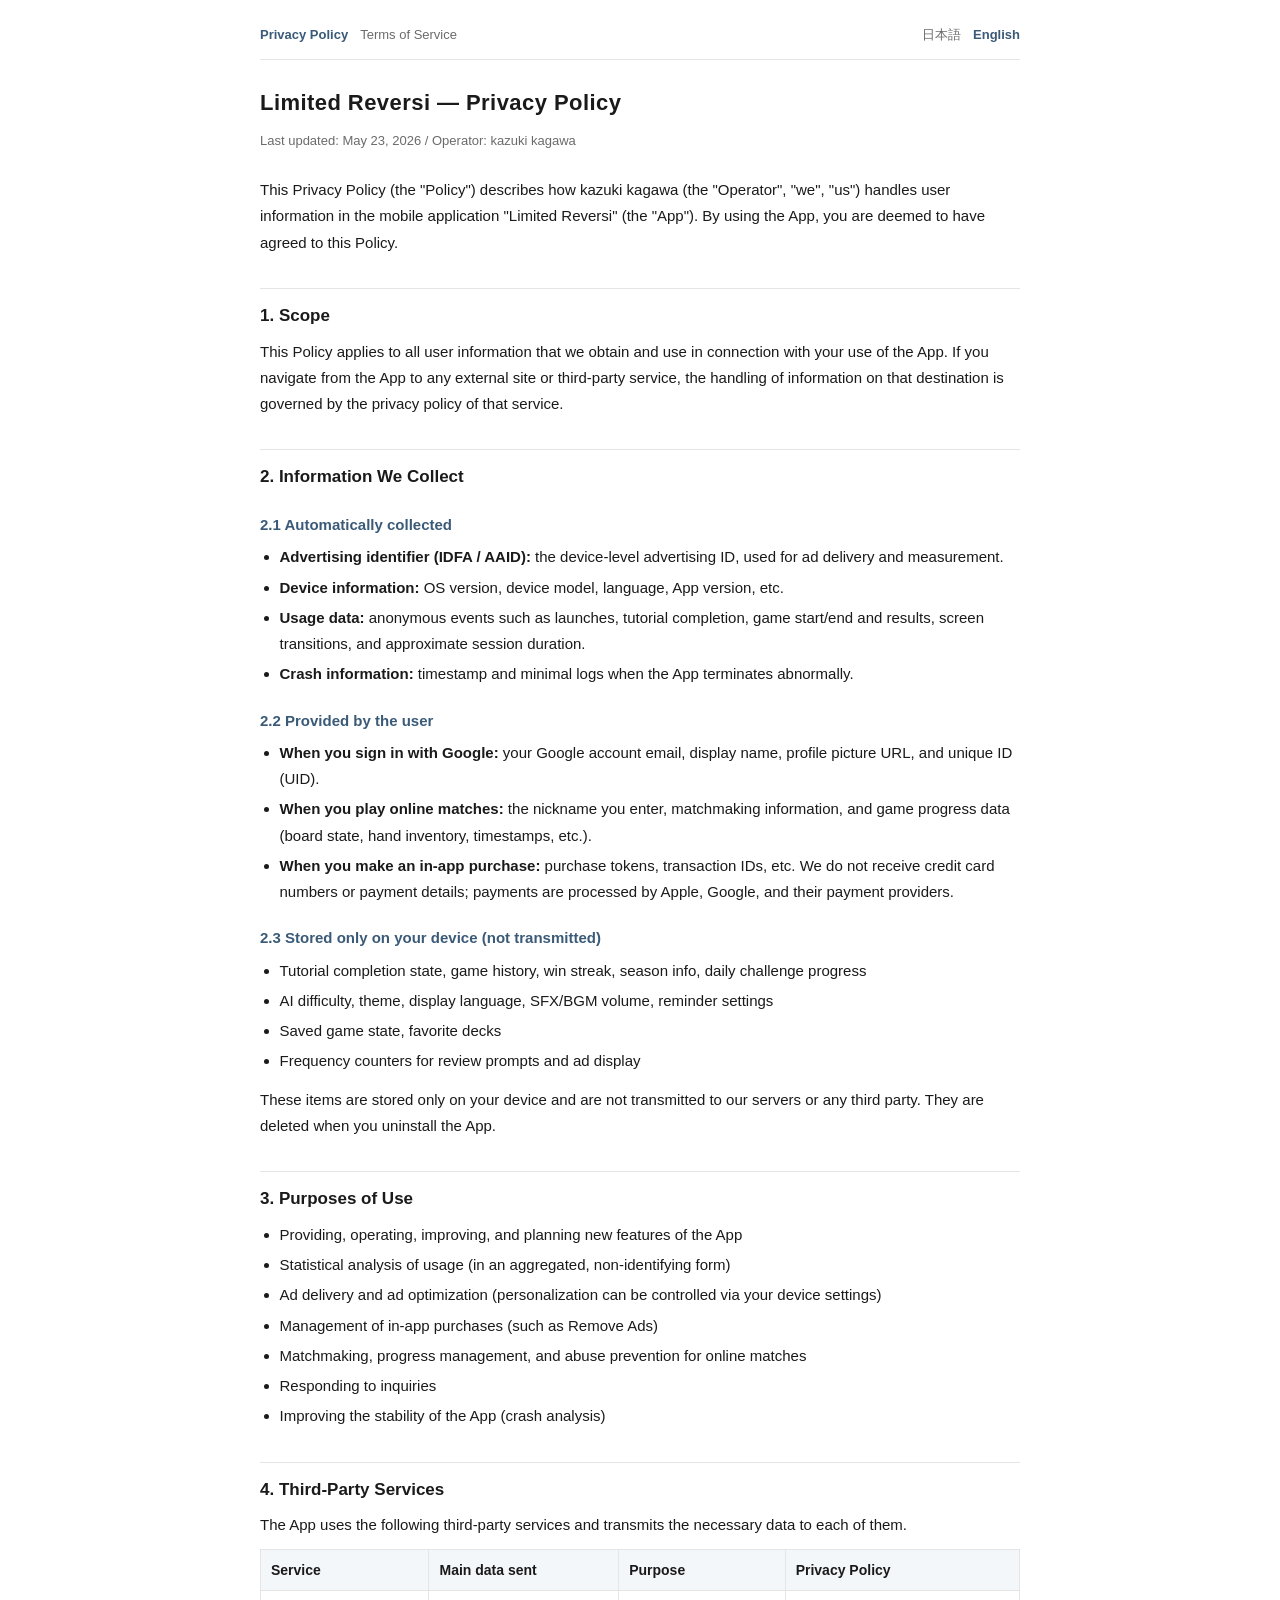
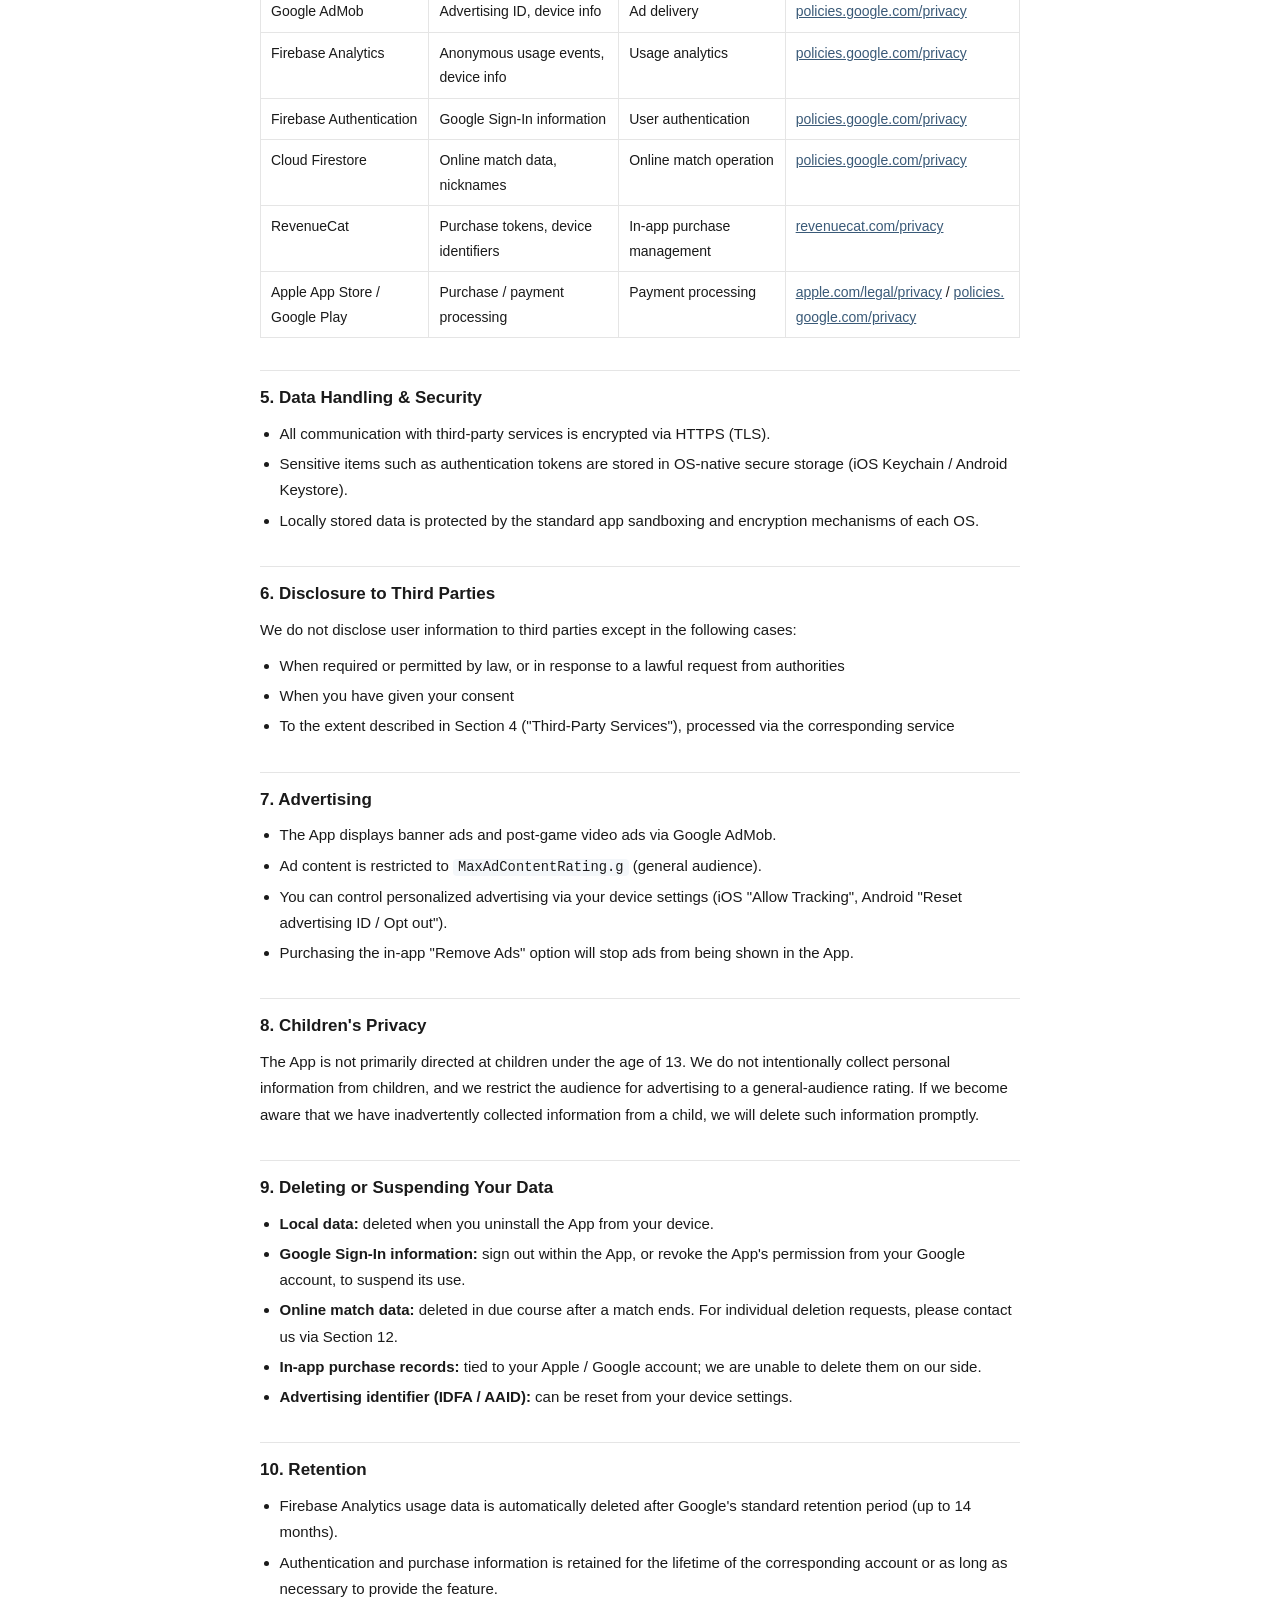
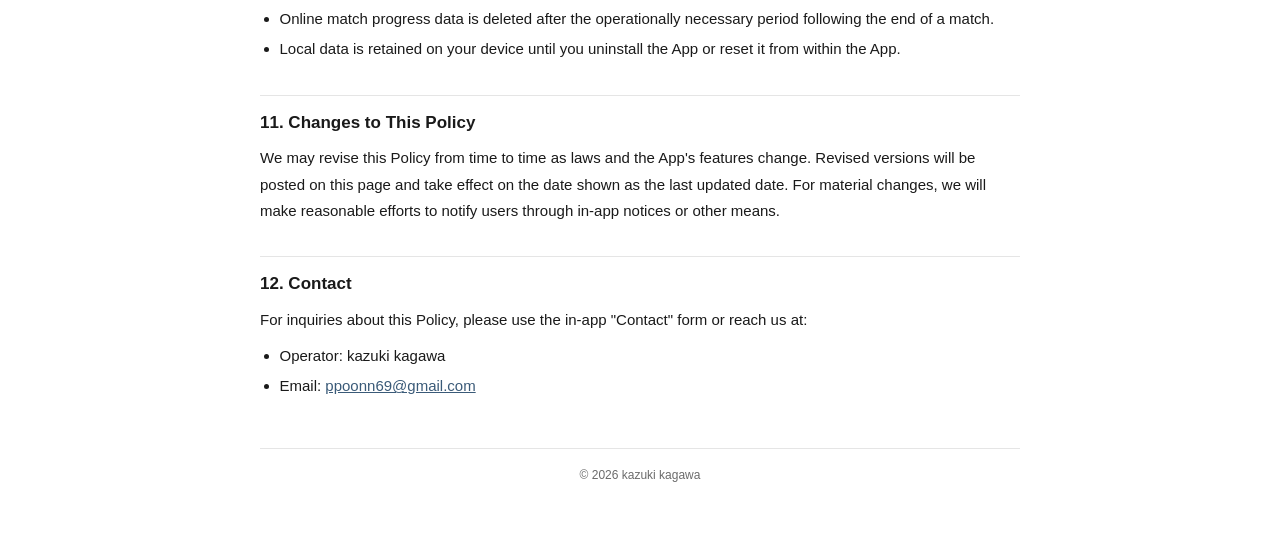
==== privacy-policy-en.html @ 3b955d2d "Add full privacy policy (JP+EN) and Terms of Service - Expand JP privacy policy to cover Firebase Au" ====
<!DOCTYPE html>
<html lang="en">
<head>
<meta charset="UTF-8">
<meta name="viewport" content="width=device-width, initial-scale=1">
<title>Limited Reversi — Privacy Policy</title>
<link rel="stylesheet" href="style.css">
</head>
<body>

<nav class="top">
  <div class="group">
    <a href="./privacy-policy-en.html" class="active">Privacy Policy</a>
    <a href="./terms-of-service-en.html">Terms of Service</a>
  </div>
  <div class="group">
    <a href="./">日本語</a>
    <a href="./privacy-policy-en.html" class="active">English</a>
  </div>
</nav>

<main>
<h1>Limited Reversi — Privacy Policy</h1>
<p class="meta">Last updated: May 23, 2026 / Operator: kazuki kagawa</p>

<p>
This Privacy Policy (the "Policy") describes how kazuki kagawa (the "Operator", "we", "us") handles user
information in the mobile application "Limited Reversi" (the "App"). By using the App, you are deemed to
have agreed to this Policy.
</p>

<h2>1. Scope</h2>
<p>
This Policy applies to all user information that we obtain and use in connection with your use of the
App. If you navigate from the App to any external site or third-party service, the handling of
information on that destination is governed by the privacy policy of that service.
</p>

<h2>2. Information We Collect</h2>

<h3>2.1 Automatically collected</h3>
<ul>
  <li><strong>Advertising identifier (IDFA / AAID):</strong> the device-level advertising ID, used for ad delivery and measurement.</li>
  <li><strong>Device information:</strong> OS version, device model, language, App version, etc.</li>
  <li><strong>Usage data:</strong> anonymous events such as launches, tutorial completion, game start/end and results, screen transitions, and approximate session duration.</li>
  <li><strong>Crash information:</strong> timestamp and minimal logs when the App terminates abnormally.</li>
</ul>

<h3>2.2 Provided by the user</h3>
<ul>
  <li><strong>When you sign in with Google:</strong> your Google account email, display name, profile picture URL, and unique ID (UID).</li>
  <li><strong>When you play online matches:</strong> the nickname you enter, matchmaking information, and game progress data (board state, hand inventory, timestamps, etc.).</li>
  <li><strong>When you make an in-app purchase:</strong> purchase tokens, transaction IDs, etc. We do not receive credit card numbers or payment details; payments are processed by Apple, Google, and their payment providers.</li>
</ul>

<h3>2.3 Stored only on your device (not transmitted)</h3>
<ul>
  <li>Tutorial completion state, game history, win streak, season info, daily challenge progress</li>
  <li>AI difficulty, theme, display language, SFX/BGM volume, reminder settings</li>
  <li>Saved game state, favorite decks</li>
  <li>Frequency counters for review prompts and ad display</li>
</ul>
<p>
These items are stored only on your device and are not transmitted to our servers or any third party. They
are deleted when you uninstall the App.
</p>

<h2>3. Purposes of Use</h2>
<ul>
  <li>Providing, operating, improving, and planning new features of the App</li>
  <li>Statistical analysis of usage (in an aggregated, non-identifying form)</li>
  <li>Ad delivery and ad optimization (personalization can be controlled via your device settings)</li>
  <li>Management of in-app purchases (such as Remove Ads)</li>
  <li>Matchmaking, progress management, and abuse prevention for online matches</li>
  <li>Responding to inquiries</li>
  <li>Improving the stability of the App (crash analysis)</li>
</ul>

<h2>4. Third-Party Services</h2>
<p>The App uses the following third-party services and transmits the necessary data to each of them.</p>

<table>
  <thead>
    <tr>
      <th>Service</th>
      <th>Main data sent</th>
      <th>Purpose</th>
      <th>Privacy Policy</th>
    </tr>
  </thead>
  <tbody>
    <tr>
      <td>Google AdMob</td>
      <td>Advertising ID, device info</td>
      <td>Ad delivery</td>
      <td><a href="https://policies.google.com/privacy" target="_blank" rel="noopener">policies.google.com/privacy</a></td>
    </tr>
    <tr>
      <td>Firebase Analytics</td>
      <td>Anonymous usage events, device info</td>
      <td>Usage analytics</td>
      <td><a href="https://policies.google.com/privacy" target="_blank" rel="noopener">policies.google.com/privacy</a></td>
    </tr>
    <tr>
      <td>Firebase Authentication</td>
      <td>Google Sign-In information</td>
      <td>User authentication</td>
      <td><a href="https://policies.google.com/privacy" target="_blank" rel="noopener">policies.google.com/privacy</a></td>
    </tr>
    <tr>
      <td>Cloud Firestore</td>
      <td>Online match data, nicknames</td>
      <td>Online match operation</td>
      <td><a href="https://policies.google.com/privacy" target="_blank" rel="noopener">policies.google.com/privacy</a></td>
    </tr>
    <tr>
      <td>RevenueCat</td>
      <td>Purchase tokens, device identifiers</td>
      <td>In-app purchase management</td>
      <td><a href="https://www.revenuecat.com/privacy/" target="_blank" rel="noopener">revenuecat.com/privacy</a></td>
    </tr>
    <tr>
      <td>Apple App Store / Google Play</td>
      <td>Purchase / payment processing</td>
      <td>Payment processing</td>
      <td>
        <a href="https://www.apple.com/legal/privacy/" target="_blank" rel="noopener">apple.com/legal/privacy</a> /
        <a href="https://policies.google.com/privacy" target="_blank" rel="noopener">policies.google.com/privacy</a>
      </td>
    </tr>
  </tbody>
</table>

<h2>5. Data Handling &amp; Security</h2>
<ul>
  <li>All communication with third-party services is encrypted via HTTPS (TLS).</li>
  <li>Sensitive items such as authentication tokens are stored in OS-native secure storage (iOS Keychain / Android Keystore).</li>
  <li>Locally stored data is protected by the standard app sandboxing and encryption mechanisms of each OS.</li>
</ul>

<h2>6. Disclosure to Third Parties</h2>
<p>We do not disclose user information to third parties except in the following cases:</p>
<ul>
  <li>When required or permitted by law, or in response to a lawful request from authorities</li>
  <li>When you have given your consent</li>
  <li>To the extent described in Section 4 ("Third-Party Services"), processed via the corresponding service</li>
</ul>

<h2>7. Advertising</h2>
<ul>
  <li>The App displays banner ads and post-game video ads via Google AdMob.</li>
  <li>Ad content is restricted to <code>MaxAdContentRating.g</code> (general audience).</li>
  <li>You can control personalized advertising via your device settings (iOS "Allow Tracking", Android "Reset advertising ID / Opt out").</li>
  <li>Purchasing the in-app "Remove Ads" option will stop ads from being shown in the App.</li>
</ul>

<h2>8. Children's Privacy</h2>
<p>
The App is not primarily directed at children under the age of 13. We do not intentionally collect personal
information from children, and we restrict the audience for advertising to a general-audience rating. If we
become aware that we have inadvertently collected information from a child, we will delete such information
promptly.
</p>

<h2>9. Deleting or Suspending Your Data</h2>
<ul>
  <li><strong>Local data:</strong> deleted when you uninstall the App from your device.</li>
  <li><strong>Google Sign-In information:</strong> sign out within the App, or revoke the App's permission from your Google account, to suspend its use.</li>
  <li><strong>Online match data:</strong> deleted in due course after a match ends. For individual deletion requests, please contact us via Section 12.</li>
  <li><strong>In-app purchase records:</strong> tied to your Apple / Google account; we are unable to delete them on our side.</li>
  <li><strong>Advertising identifier (IDFA / AAID):</strong> can be reset from your device settings.</li>
</ul>

<h2>10. Retention</h2>
<ul>
  <li>Firebase Analytics usage data is automatically deleted after Google's standard retention period (up to 14 months).</li>
  <li>Authentication and purchase information is retained for the lifetime of the corresponding account or as long as necessary to provide the feature.</li>
  <li>Online match progress data is deleted after the operationally necessary period following the end of a match.</li>
  <li>Local data is retained on your device until you uninstall the App or reset it from within the App.</li>
</ul>

<h2>11. Changes to This Policy</h2>
<p>
We may revise this Policy from time to time as laws and the App's features change. Revised versions will be
posted on this page and take effect on the date shown as the last updated date. For material changes, we will
make reasonable efforts to notify users through in-app notices or other means.
</p>

<h2>12. Contact</h2>
<p>For inquiries about this Policy, please use the in-app "Contact" form or reach us at:</p>
<ul>
  <li>Operator: kazuki kagawa</li>
  <li>Email: <a href="mailto:ppoonn69@gmail.com">ppoonn69@gmail.com</a></li>
</ul>

</main>

<footer>© 2026 kazuki kagawa</footer>

</body>
</html>
---- style.css ----
:root {
  --bg: #ffffff;
  --fg: #1a1a1a;
  --muted: #6b6b6b;
  --border: #e5e5e5;
  --accent: #3a5a78;
  --accent-bg: #f4f7fa;
  --max-width: 760px;
}

* { box-sizing: border-box; }

html { -webkit-text-size-adjust: 100%; }

body {
  margin: 0;
  padding: 24px 16px 64px;
  font-family: -apple-system, BlinkMacSystemFont, "Segoe UI",
    "Hiragino Sans", "Hiragino Kaku Gothic ProN", Meiryo, sans-serif;
  font-size: 15px;
  line-height: 1.75;
  color: var(--fg);
  background: var(--bg);
}

main {
  max-width: var(--max-width);
  margin: 0 auto;
}

nav.top {
  max-width: var(--max-width);
  margin: 0 auto 24px;
  display: flex;
  justify-content: space-between;
  flex-wrap: wrap;
  gap: 8px;
  padding-bottom: 12px;
  border-bottom: 1px solid var(--border);
}

nav.top .group { display: flex; gap: 12px; }

nav.top a {
  font-size: 13px;
  color: var(--muted);
  text-decoration: none;
}

nav.top a.active {
  color: var(--accent);
  font-weight: 600;
}

nav.top a:hover { color: var(--accent); }

h1 {
  font-size: 22px;
  margin: 0 0 8px;
  letter-spacing: 0.02em;
}

.meta {
  color: var(--muted);
  font-size: 13px;
  margin: 0 0 24px;
}

h2 {
  font-size: 17px;
  margin: 32px 0 8px;
  padding-top: 12px;
  border-top: 1px solid var(--border);
}

h3 {
  font-size: 15px;
  margin: 20px 0 6px;
  color: var(--accent);
}

p { margin: 0 0 10px; }

ul, ol { padding-left: 1.3em; margin: 6px 0 12px; }
li { margin: 4px 0; }

a {
  color: var(--accent);
  word-break: break-all;
}

table {
  width: 100%;
  border-collapse: collapse;
  margin: 8px 0 16px;
  font-size: 14px;
}

th, td {
  border: 1px solid var(--border);
  padding: 8px 10px;
  text-align: left;
  vertical-align: top;
}

th {
  background: var(--accent-bg);
  font-weight: 600;
}

code {
  font-family: ui-monospace, SFMono-Regular, Menlo, Consolas, monospace;
  font-size: 0.92em;
  background: var(--accent-bg);
  padding: 1px 5px;
  border-radius: 4px;
}

footer {
  max-width: var(--max-width);
  margin: 48px auto 0;
  padding-top: 16px;
  border-top: 1px solid var(--border);
  color: var(--muted);
  font-size: 12px;
  text-align: center;
}

@media (prefers-color-scheme: dark) {
  :root {
    --bg: #0f1115;
    --fg: #e6e6e6;
    --muted: #9aa0a6;
    --border: #2a2d33;
    --accent: #87a9c7;
    --accent-bg: #1a1e25;
  }
}

@media (max-width: 480px) {
  body { font-size: 14px; padding: 16px 14px 48px; }
  h1 { font-size: 20px; }
  h2 { font-size: 16px; }
  table { font-size: 13px; }
}
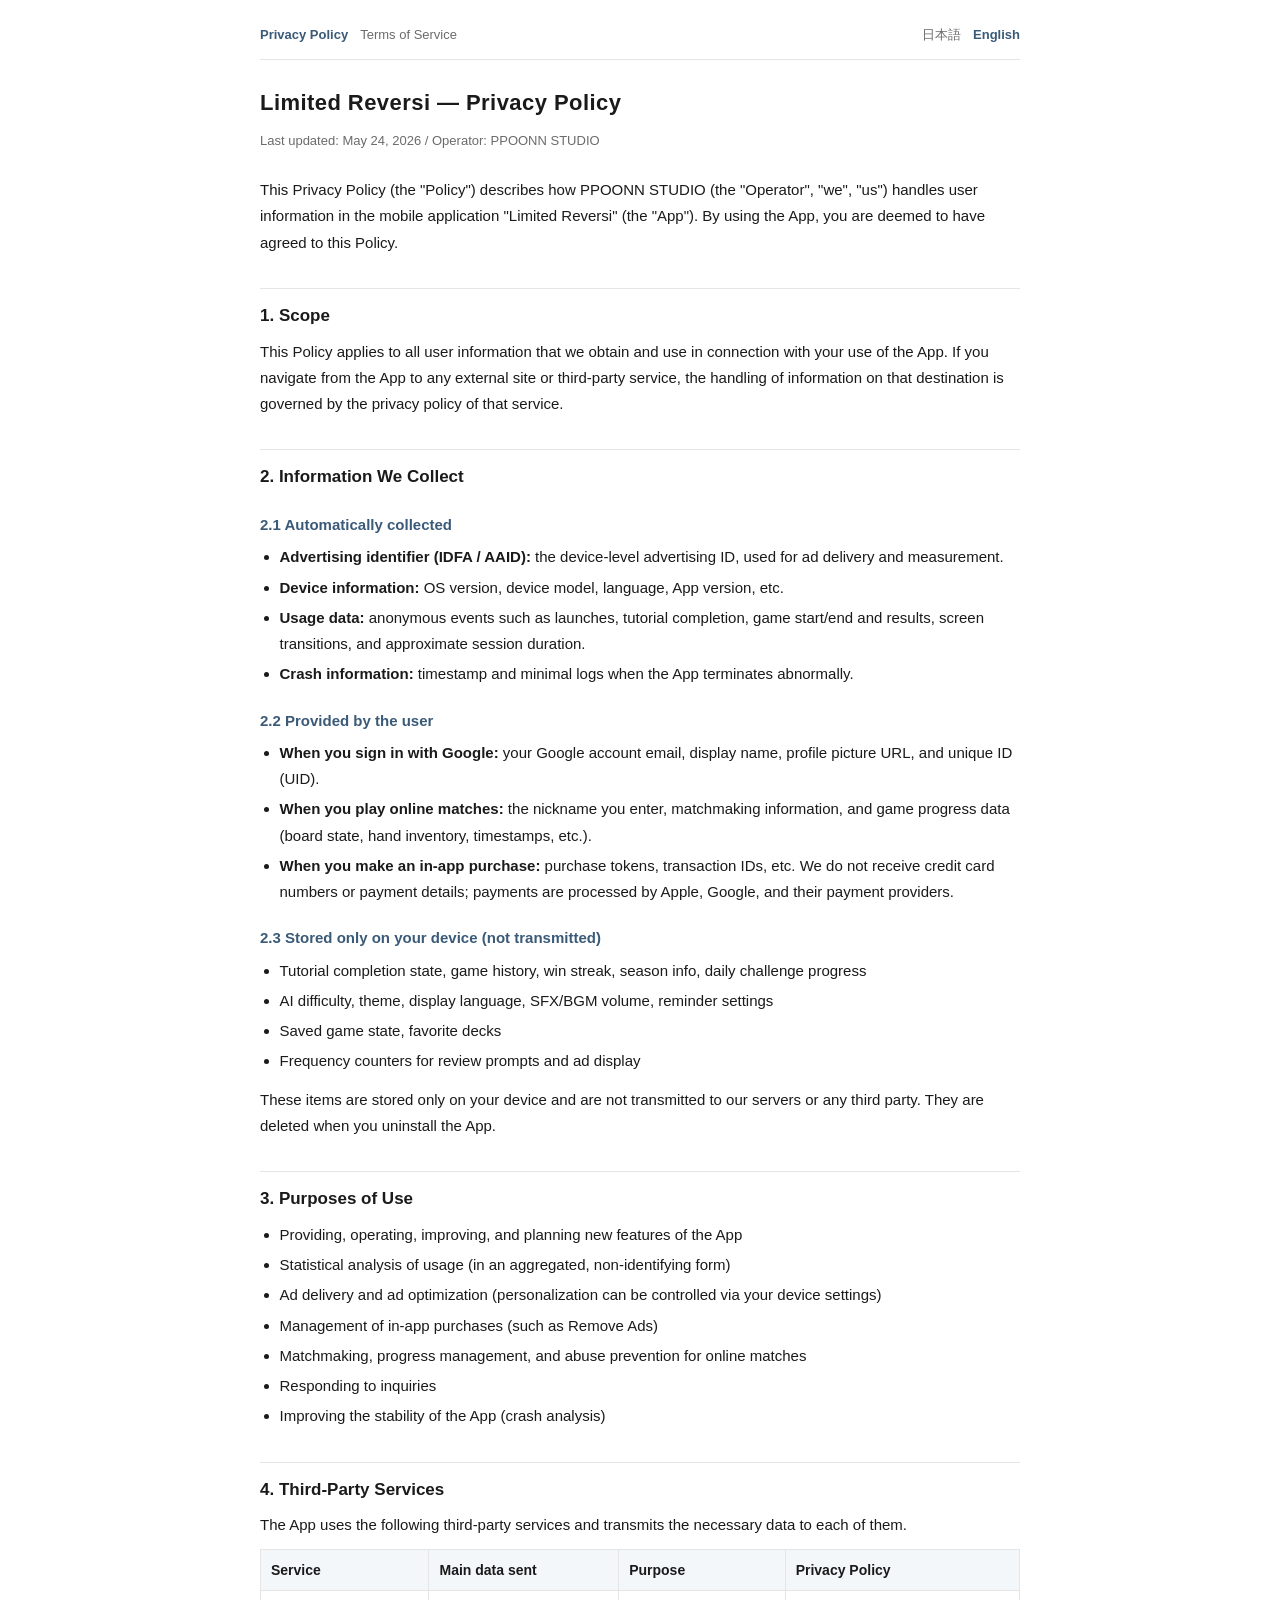
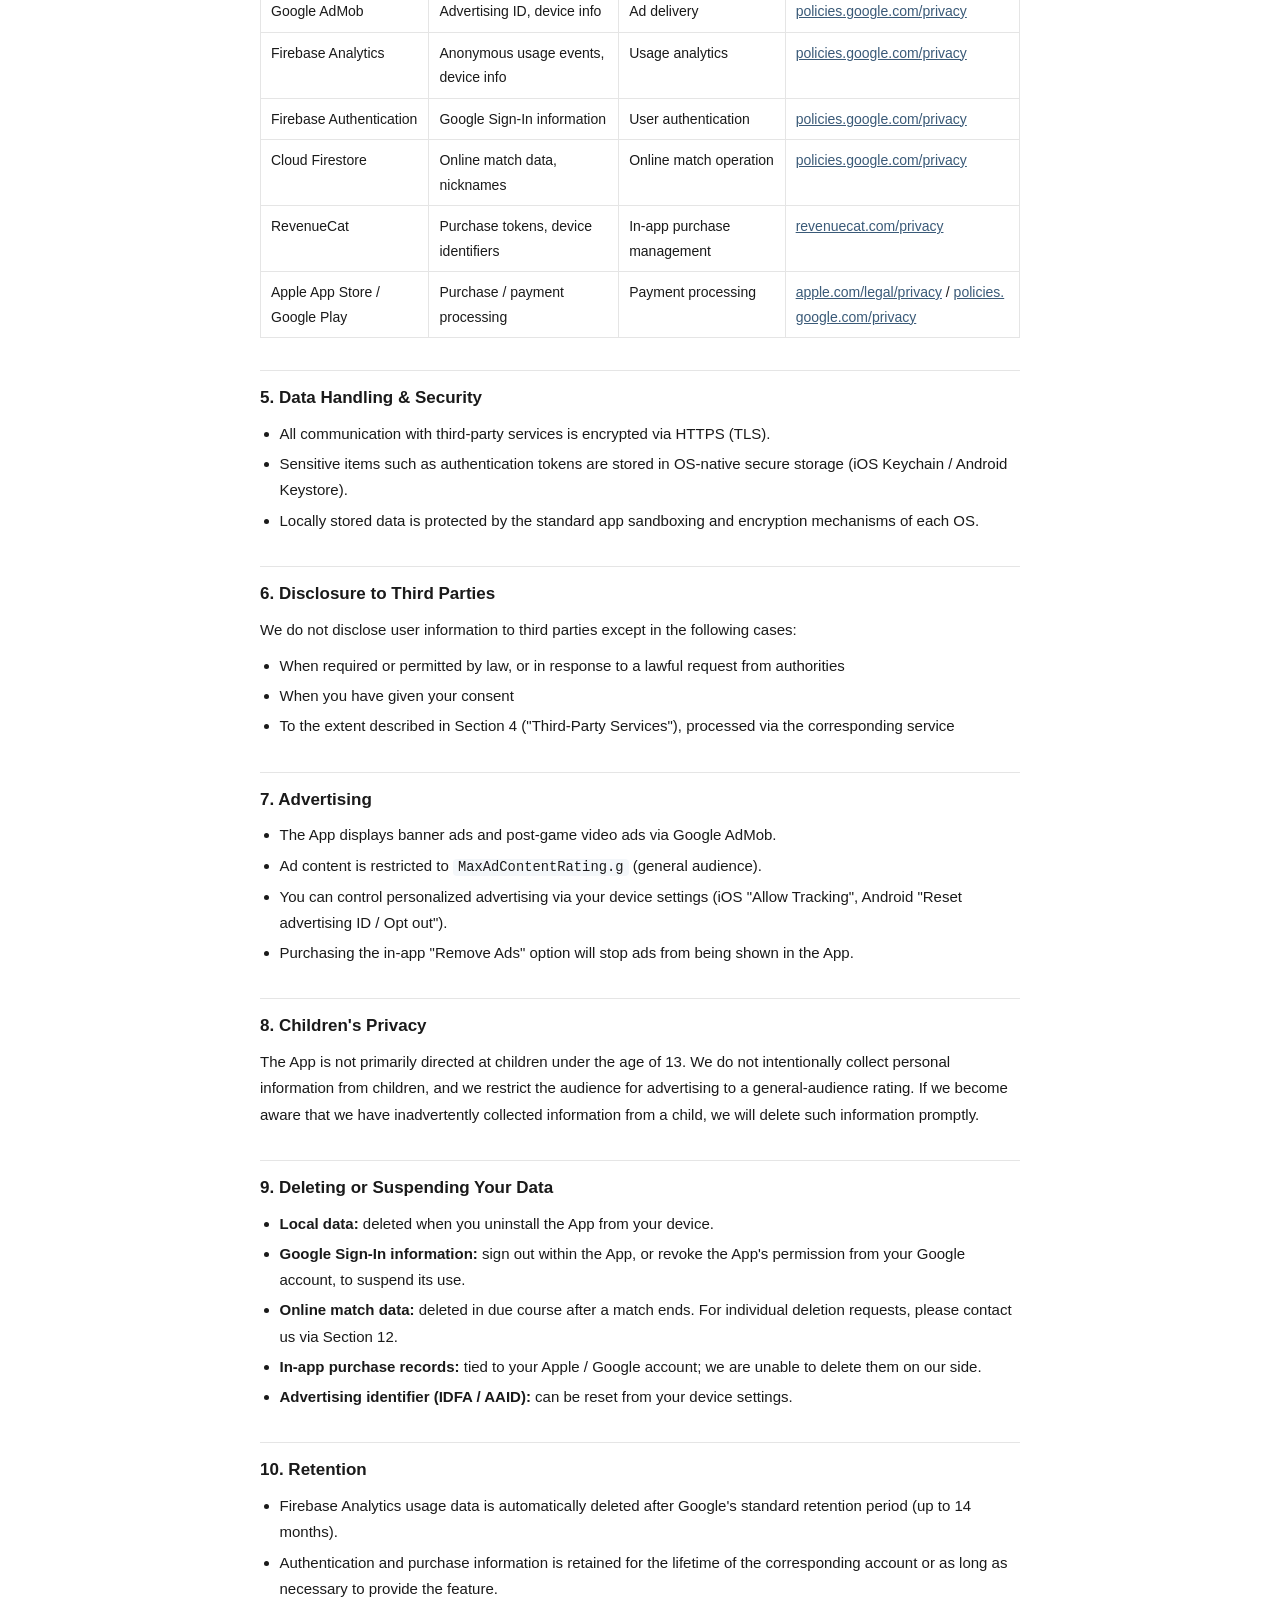
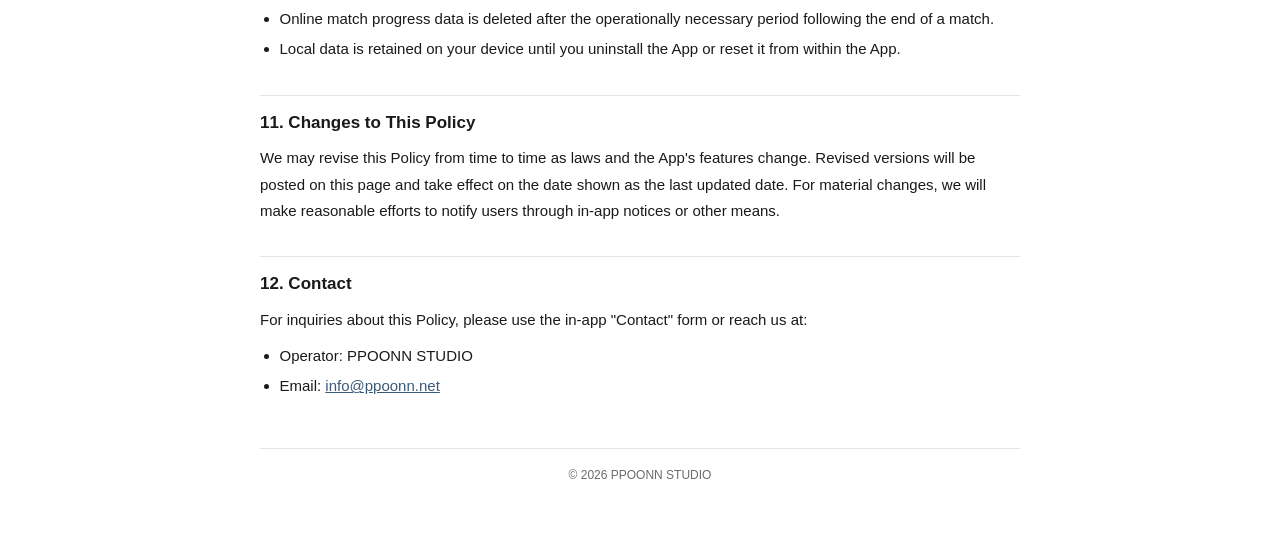
==== commit 83b7c2d2: "Update operator info to PPOONN STUDIO / info@ppoonn.net - Replace 'kazuki kagawa' with 'PPOONN STUDI" ====
--- a/privacy-policy-en.html
+++ b/privacy-policy-en.html
@@ -21,10 +21,10 @@
 
 <main>
 <h1>Limited Reversi — Privacy Policy</h1>
-<p class="meta">Last updated: May 23, 2026 / Operator: kazuki kagawa</p>
-
-<p>
-This Privacy Policy (the "Policy") describes how kazuki kagawa (the "Operator", "we", "us") handles user
+<p class="meta">Last updated: May 24, 2026 / Operator: PPOONN STUDIO</p>
+
+<p>
+This Privacy Policy (the "Policy") describes how PPOONN STUDIO (the "Operator", "we", "us") handles user
 information in the mobile application "Limited Reversi" (the "App"). By using the App, you are deemed to
 have agreed to this Policy.
 </p>
@@ -189,13 +189,13 @@
 <h2>12. Contact</h2>
 <p>For inquiries about this Policy, please use the in-app "Contact" form or reach us at:</p>
 <ul>
-  <li>Operator: kazuki kagawa</li>
-  <li>Email: <a href="mailto:ppoonn69@gmail.com">ppoonn69@gmail.com</a></li>
+  <li>Operator: PPOONN STUDIO</li>
+  <li>Email: <a href="mailto:info@ppoonn.net">info@ppoonn.net</a></li>
 </ul>
 
 </main>
 
-<footer>© 2026 kazuki kagawa</footer>
+<footer>© 2026 PPOONN STUDIO</footer>
 
 </body>
 </html>
